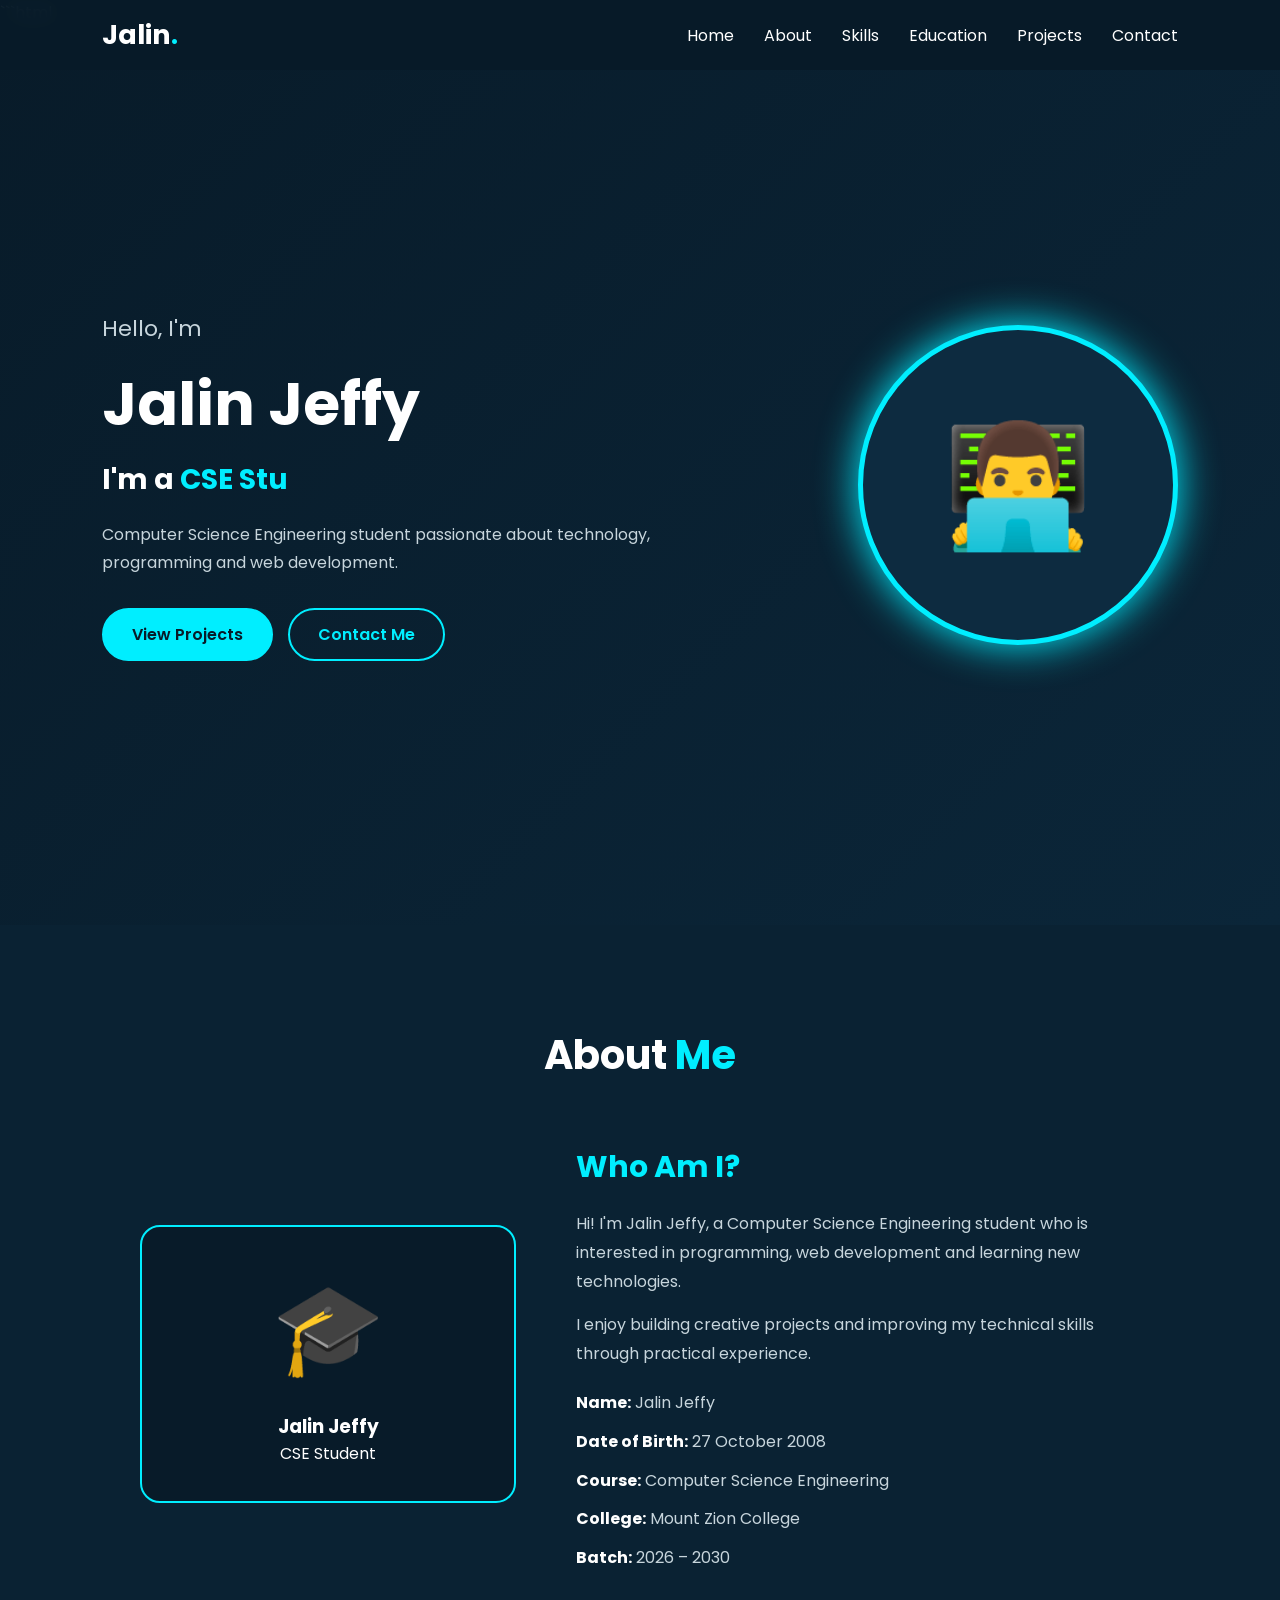
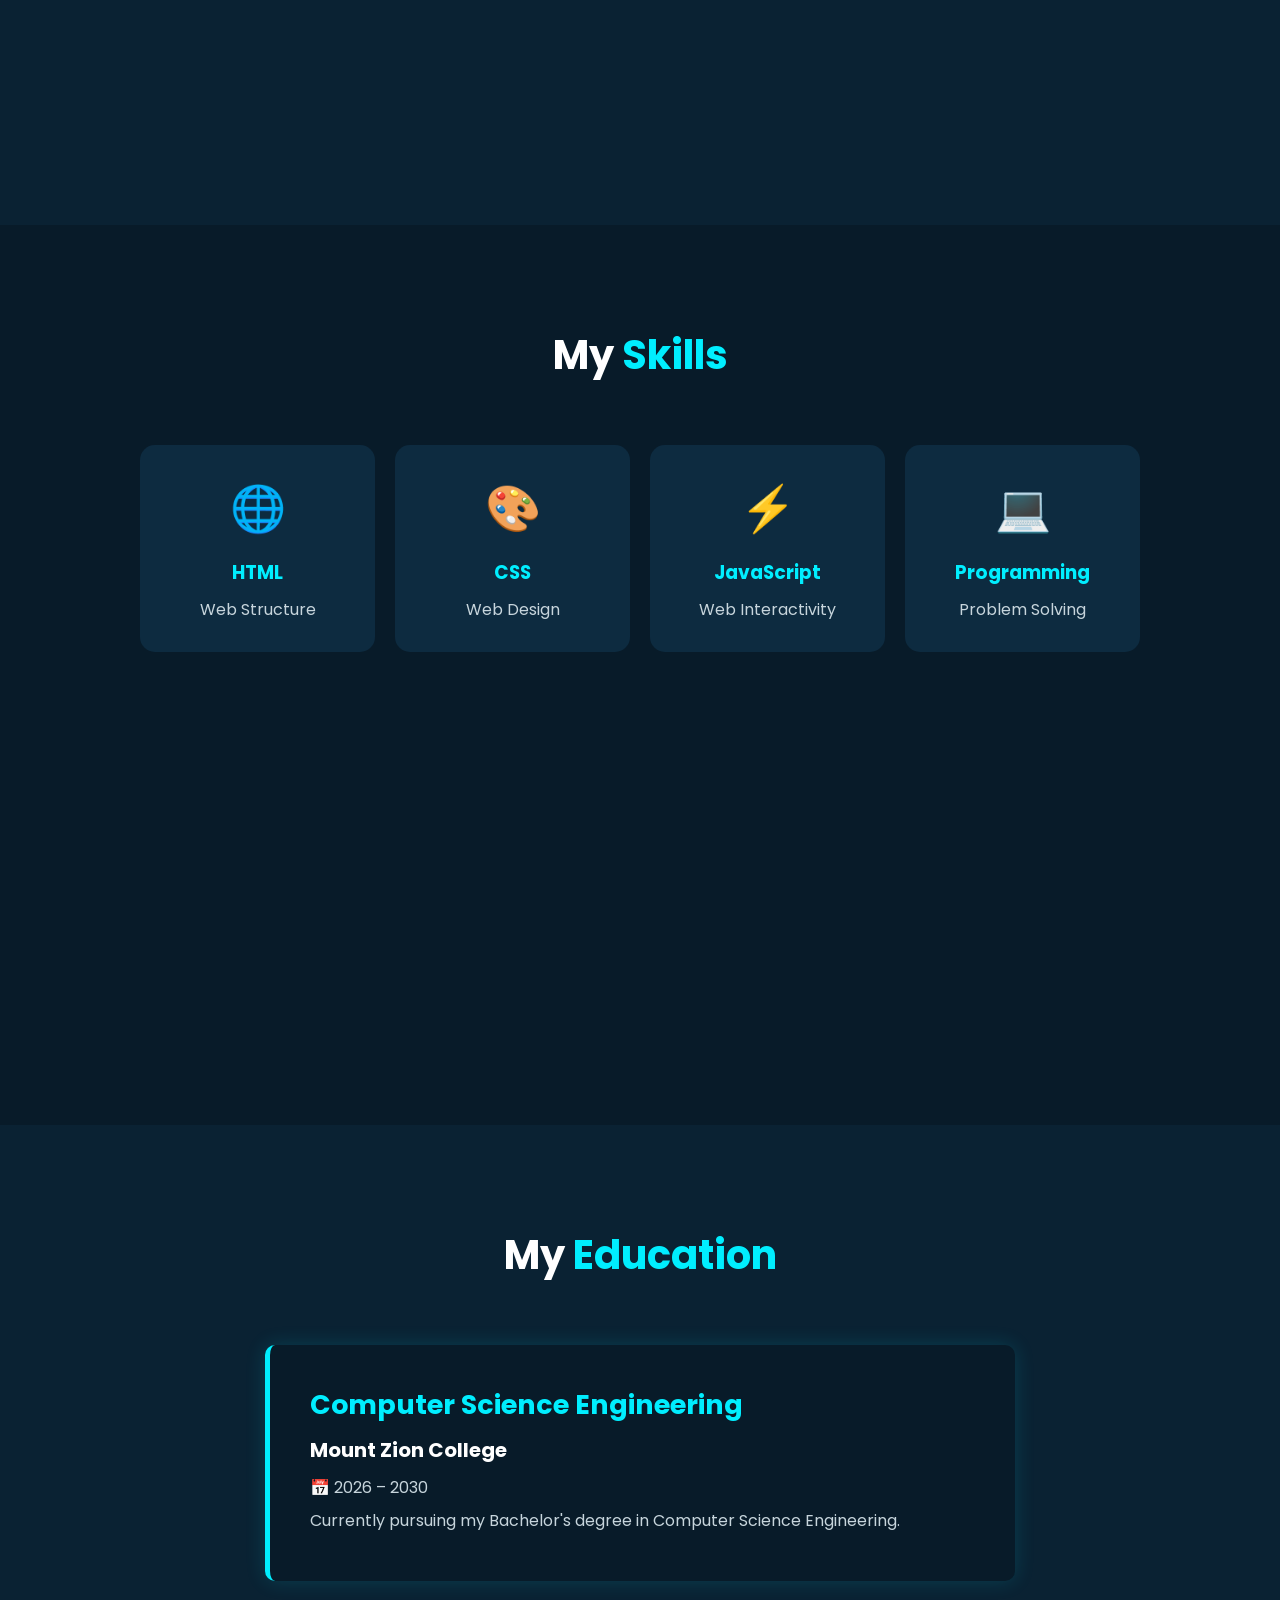
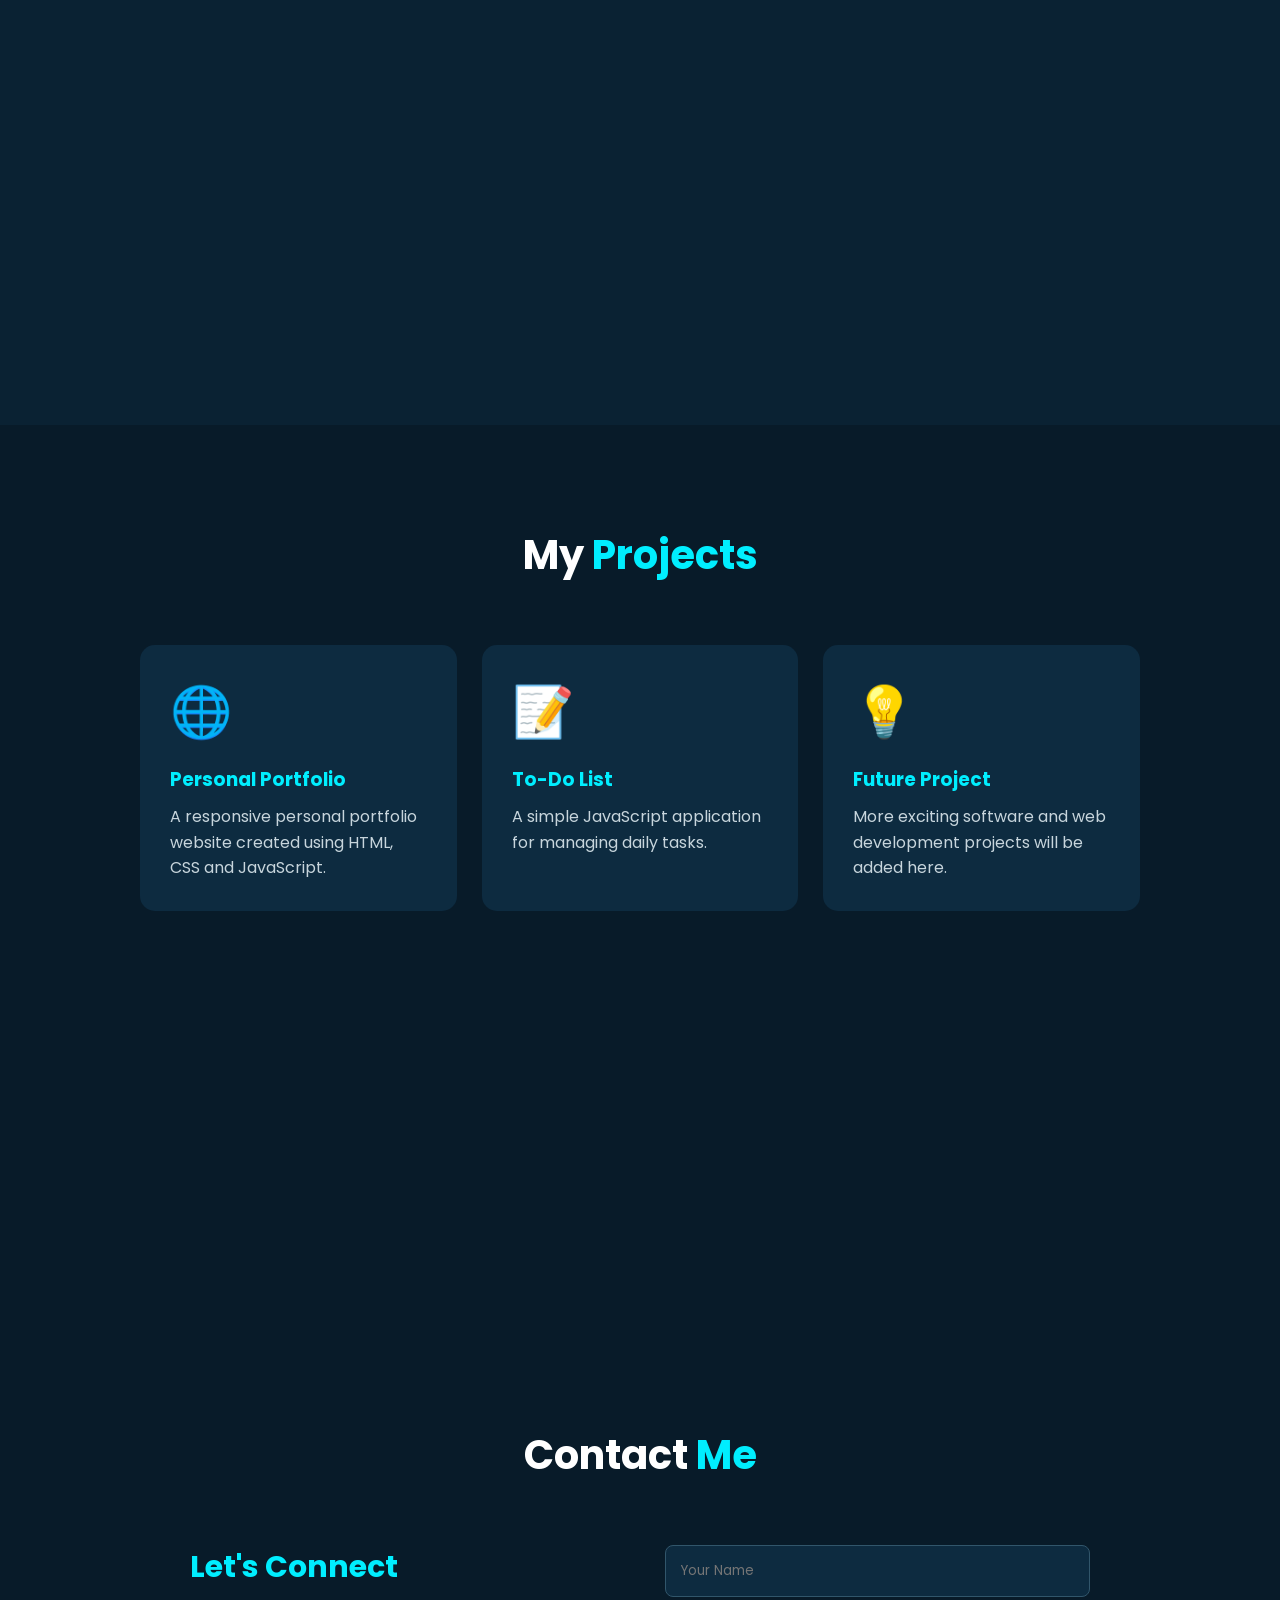
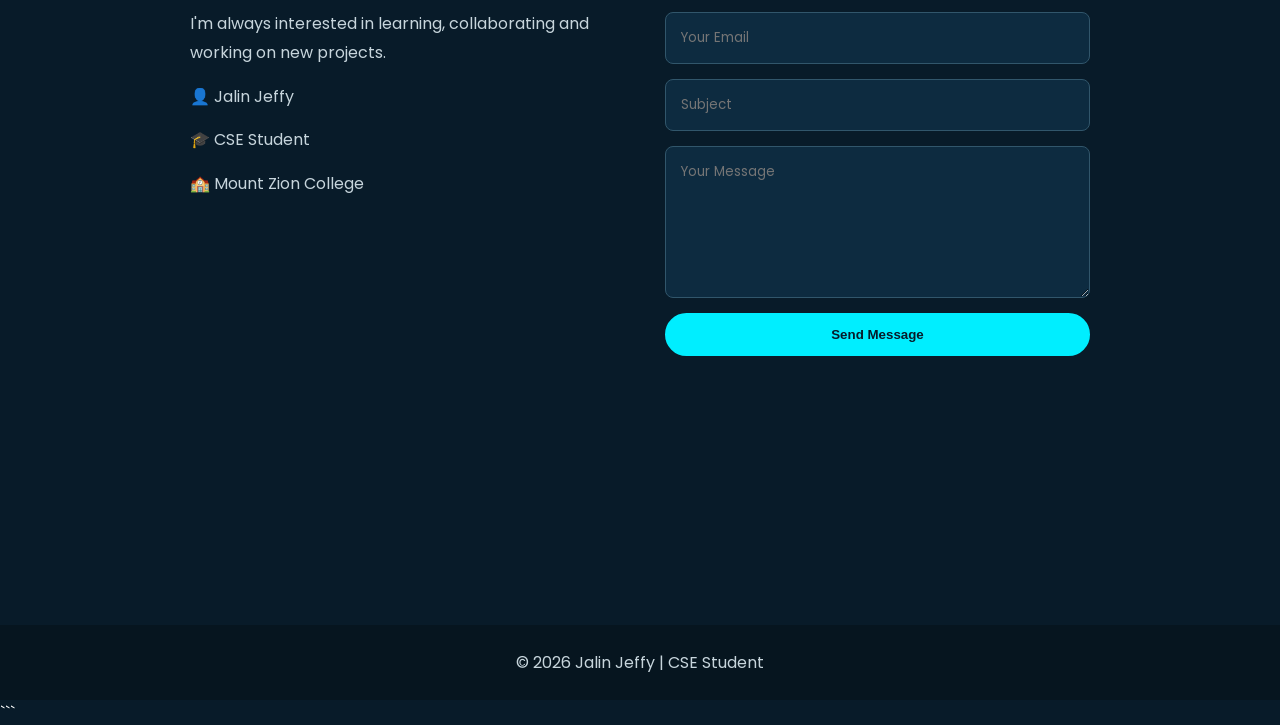
==== portfolio.html @ 309157f7 "Add files via upload" ====
```html
<!DOCTYPE html>
<html lang="en">
<head>
    <meta charset="UTF-8">
    <meta name="viewport" content="width=device-width, initial-scale=1.0">

    <title>Jalin Jeffy | CSE Student</title>

    <link rel="preconnect" href="https://fonts.googleapis.com">
    <link rel="preconnect" href="https://fonts.gstatic.com" crossorigin>
    <link href="https://fonts.googleapis.com/css2?family=Poppins:wght@300;400;500;600;700&display=swap" rel="stylesheet">

    <style>
        * {
            margin: 0;
            padding: 0;
            box-sizing: border-box;
            scroll-behavior: smooth;
        }

        body {
            font-family: "Poppins", sans-serif;
            background: #081b29;
            color: white;
        }

        /* NAVBAR */
        header {
            position: fixed;
            top: 0;
            width: 100%;
            z-index: 1000;
            background: rgba(8, 27, 41, 0.95);
            backdrop-filter: blur(10px);
        }

        nav {
            height: 70px;
            display: flex;
            justify-content: space-between;
            align-items: center;
            padding: 0 8%;
        }

        .logo {
            font-size: 27px;
            font-weight: 700;
        }

        .logo span {
            color: #00eeff;
        }

        .nav-links {
            display: flex;
            list-style: none;
            gap: 30px;
        }

        .nav-links a {
            text-decoration: none;
            color: white;
            transition: 0.3s;
        }

        .nav-links a:hover {
            color: #00eeff;
        }

        .menu {
            display: none;
            font-size: 28px;
            cursor: pointer;
        }

        /* GENERAL SECTION */
        section {
            min-height: 100vh;
            padding: 100px 8%;
        }

        .title {
            text-align: center;
            font-size: 40px;
            margin-bottom: 60px;
        }

        .title span {
            color: #00eeff;
        }

        /* HOME */
        .home {
            display: flex;
            justify-content: space-between;
            align-items: center;
            gap: 50px;
            padding-top: 120px;
            background: linear-gradient(135deg, #081b29, #0b2639);
        }

        .home-content {
            max-width: 650px;
        }

        .hello {
            color: #00eeff;
            font-size: 22px;
        }

        .home h1 {
            font-size: 60px;
            margin: 10px 0;
        }

        .home h2 {
            font-size: 28px;
            margin-bottom: 20px;
        }

        #typing {
            color: #00eeff;
        }

        .home p {
            color: #c7d5dc;
            line-height: 1.8;
        }

        .buttons {
            margin-top: 30px;
            display: flex;
            gap: 15px;
        }

        .btn {
            display: inline-block;
            padding: 12px 28px;
            border-radius: 30px;
            background: #00eeff;
            color: #081b29;
            text-decoration: none;
            font-weight: 600;
            border: 2px solid #00eeff;
            transition: 0.3s;
        }

        .btn:hover {
            background: transparent;
            color: #00eeff;
            box-shadow: 0 0 20px #00eeff;
        }

        .outline {
            background: transparent;
            color: #00eeff;
        }

        .profile {
            width: 320px;
            height: 320px;
            border-radius: 50%;
            border: 5px solid #00eeff;
            display: flex;
            justify-content: center;
            align-items: center;
            font-size: 120px;
            background: #0d2b40;
            box-shadow: 0 0 40px #00eeff;
        }

        /* ABOUT */
        .about {
            background: #0a2233;
        }

        .about-container {
            max-width: 1000px;
            margin: auto;
            display: grid;
            grid-template-columns: 1fr 1.5fr;
            gap: 60px;
            align-items: center;
        }

        .about-box {
            padding: 35px;
            border: 2px solid #00eeff;
            border-radius: 20px;
            background: #081b29;
            text-align: center;
        }

        .about-box .emoji {
            font-size: 90px;
            margin-bottom: 15px;
        }

        .about-content h3 {
            font-size: 30px;
            color: #00eeff;
            margin-bottom: 20px;
        }

        .about-content p {
            color: #c7d5dc;
            line-height: 1.8;
            margin-bottom: 15px;
        }

        .details {
            margin-top: 20px;
        }

        .details p {
            margin: 10px 0;
        }

        .details strong {
            color: white;
        }

        /* SKILLS */
        .skills-container {
            max-width: 1000px;
            margin: auto;
            display: grid;
            grid-template-columns: repeat(4, 1fr);
            gap: 20px;
        }

        .skill {
            background: #0d2b40;
            padding: 30px 20px;
            text-align: center;
            border-radius: 15px;
            transition: 0.3s;
        }

        .skill:hover {
            transform: translateY(-10px);
            box-shadow: 0 0 20px rgba(0, 238, 255, 0.4);
        }

        .skill-icon {
            font-size: 45px;
            margin-bottom: 15px;
        }

        .skill h3 {
            color: #00eeff;
            margin-bottom: 10px;
        }

        .skill p {
            color: #c7d5dc;
        }

        /* EDUCATION */
        .education {
            background: #0a2233;
        }

        .education-card {
            max-width: 750px;
            margin: auto;
            background: #081b29;
            padding: 40px;
            border-left: 5px solid #00eeff;
            border-radius: 10px;
            box-shadow: 0 0 20px rgba(0, 238, 255, 0.15);
        }

        .education-card h3 {
            color: #00eeff;
            font-size: 27px;
        }

        .education-card h4 {
            margin: 10px 0;
            font-size: 20px;
        }

        .education-card p {
            color: #c7d5dc;
            margin: 8px 0;
        }

        /* PROJECTS */
        .projects-container {
            max-width: 1000px;
            margin: auto;
            display: grid;
            grid-template-columns: repeat(3, 1fr);
            gap: 25px;
        }

        .project {
            background: #0d2b40;
            padding: 30px;
            border-radius: 15px;
            transition: 0.3s;
        }

        .project:hover {
            transform: translateY(-10px);
            border: 1px solid #00eeff;
        }

        .project-icon {
            font-size: 50px;
            margin-bottom: 15px;
        }

        .project h3 {
            color: #00eeff;
            margin-bottom: 10px;
        }

        .project p {
            color: #c7d5dc;
            line-height: 1.6;
        }

        /* CONTACT */
        .contact {
            background: #081b29;
        }

        .contact-container {
            max-width: 900px;
            margin: auto;
            display: grid;
            grid-template-columns: 1fr 1fr;
            gap: 50px;
        }

        .contact-info h3 {
            color: #00eeff;
            font-size: 30px;
            margin-bottom: 20px;
        }

        .contact-info p {
            color: #c7d5dc;
            line-height: 1.8;
            margin-bottom: 15px;
        }

        form {
            display: flex;
            flex-direction: column;
            gap: 15px;
        }

        input,
        textarea {
            padding: 15px;
            background: #0d2b40;
            border: 1px solid #31566b;
            border-radius: 8px;
            color: white;
            font-family: inherit;
            outline: none;
        }

        input:focus,
        textarea:focus {
            border-color: #00eeff;
        }

        textarea {
            resize: vertical;
        }

        #message {
            color: #00eeff;
        }

        /* FOOTER */
        footer {
            text-align: center;
            padding: 25px;
            background: #06151f;
            color: #c7d5dc;
        }

        /* RESPONSIVE */
        @media (max-width: 900px) {

            .home {
                flex-direction: column;
                text-align: center;
            }

            .buttons {
                justify-content: center;
            }

            .about-container,
            .contact-container {
                grid-template-columns: 1fr;
            }

            .skills-container {
                grid-template-columns: repeat(2, 1fr);
            }

            .projects-container {
                grid-template-columns: 1fr 1fr;
            }
        }

        @media (max-width: 600px) {

            .nav-links {
                position: absolute;
                top: 70px;
                left: -100%;
                width: 100%;
                flex-direction: column;
                text-align: center;
                background: #081b29;
                padding: 25px;
                transition: 0.3s;
            }

            .nav-links.active {
                left: 0;
            }

            .menu {
                display: block;
            }

            .home h1 {
                font-size: 42px;
            }

            .home h2 {
                font-size: 21px;
            }

            .profile {
                width: 230px;
                height: 230px;
                font-size: 90px;
            }

            .skills-container,
            .projects-container {
                grid-template-columns: 1fr;
            }

            .title {
                font-size: 32px;
            }

            .buttons {
                flex-direction: column;
                align-items: center;
            }
        }
    </style>
</head>

<body>

    <!-- NAVIGATION -->
    <header>
        <nav>
            <div class="logo">Jalin<span>.</span></div>

            <ul class="nav-links" id="navLinks">
                <li><a href="#home">Home</a></li>
                <li><a href="#about">About</a></li>
                <li><a href="#skills">Skills</a></li>
                <li><a href="#education">Education</a></li>
                <li><a href="#projects">Projects</a></li>
                <li><a href="#contact">Contact</a></li>
            </ul>

            <div class="menu" id="menu">☰</div>
        </nav>
    </header>


    <!-- HOME -->
    <section class="home" id="home">

        <div class="home-content">

            <p class="hello">Hello, I'm</p>

            <h1>Jalin Jeffy</h1>

            <h2>
                I'm a <span id="typing"></span>
            </h2>

            <p>
                Computer Science Engineering student passionate about
                technology, programming and web development.
            </p>

            <div class="buttons">
                <a href="#projects" class="btn">View Projects</a>
                <a href="#contact" class="btn outline">Contact Me</a>
            </div>

        </div>

        <div class="profile">
            👨‍💻
        </div>

    </section>


    <!-- ABOUT -->
    <section class="about" id="about">

        <h2 class="title">
            About <span>Me</span>
        </h2>

        <div class="about-container">

            <div class="about-box">
                <div class="emoji">🎓</div>
                <h3>Jalin Jeffy</h3>
                <p>CSE Student</p>
            </div>

            <div class="about-content">

                <h3>Who Am I?</h3>

                <p>
                    Hi! I'm Jalin Jeffy, a Computer Science Engineering
                    student who is interested in programming, web
                    development and learning new technologies.
                </p>

                <p>
                    I enjoy building creative projects and improving
                    my technical skills through practical experience.
                </p>

                <div class="details">
                    <p><strong>Name:</strong> Jalin Jeffy</p>
                    <p><strong>Date of Birth:</strong> 27 October 2008</p>
                    <p><strong>Course:</strong> Computer Science Engineering</p>
                    <p><strong>College:</strong> Mount Zion College</p>
                    <p><strong>Batch:</strong> 2026 – 2030</p>
                </div>

            </div>

        </div>

    </section>


    <!-- SKILLS -->
    <section id="skills">

        <h2 class="title">
            My <span>Skills</span>
        </h2>

        <div class="skills-container">

            <div class="skill">
                <div class="skill-icon">🌐</div>
                <h3>HTML</h3>
                <p>Web Structure</p>
            </div>

            <div class="skill">
                <div class="skill-icon">🎨</div>
                <h3>CSS</h3>
                <p>Web Design</p>
            </div>

            <div class="skill">
                <div class="skill-icon">⚡</div>
                <h3>JavaScript</h3>
                <p>Web Interactivity</p>
            </div>

            <div class="skill">
                <div class="skill-icon">💻</div>
                <h3>Programming</h3>
                <p>Problem Solving</p>
            </div>

        </div>

    </section>


    <!-- EDUCATION -->
    <section class="education" id="education">

        <h2 class="title">
            My <span>Education</span>
        </h2>

        <div class="education-card">

            <h3>Computer Science Engineering</h3>

            <h4>Mount Zion College</h4>

            <p>📅 2026 – 2030</p>

            <p>
                Currently pursuing my Bachelor's degree in
                Computer Science Engineering.
            </p>

        </div>

    </section>


    <!-- PROJECTS -->
    <section id="projects">

        <h2 class="title">
            My <span>Projects</span>
        </h2>

        <div class="projects-container">

            <div class="project">
                <div class="project-icon">🌐</div>
                <h3>Personal Portfolio</h3>
                <p>
                    A responsive personal portfolio website
                    created using HTML, CSS and JavaScript.
                </p>
            </div>

            <div class="project">
                <div class="project-icon">📝</div>
                <h3>To-Do List</h3>
                <p>
                    A simple JavaScript application for managing
                    daily tasks.
                </p>
            </div>

            <div class="project">
                <div class="project-icon">💡</div>
                <h3>Future Project</h3>
                <p>
                    More exciting software and web development
                    projects will be added here.
                </p>
            </div>

        </div>

    </section>


    <!-- CONTACT -->
    <section class="contact" id="contact">

        <h2 class="title">
            Contact <span>Me</span>
        </h2>

        <div class="contact-container">

            <div class="contact-info">

                <h3>Let's Connect</h3>

                <p>
                    I'm always interested in learning, collaborating
                    and working on new projects.
                </p>

                <p>👤 Jalin Jeffy</p>
                <p>🎓 CSE Student</p>
                <p>🏫 Mount Zion College</p>

            </div>

            <form id="contactForm">

                <input
                    type="text"
                    placeholder="Your Name"
                    required
                >

                <input
                    type="email"
                    placeholder="Your Email"
                    required
                >

                <input
                    type="text"
                    placeholder="Subject"
                    required
                >

                <textarea
                    rows="6"
                    placeholder="Your Message"
                    required
                ></textarea>

                <button class="btn" type="submit">
                    Send Message
                </button>

                <p id="message"></p>

            </form>

        </div>

    </section>


    <!-- FOOTER -->
    <footer>
        <p>
            © 2026 Jalin Jeffy | CSE Student
        </p>
    </footer>


    <!-- JAVASCRIPT -->
    <script>

        /* MOBILE MENU */

        const menu = document.getElementById("menu");
        const navLinks = document.getElementById("navLinks");

        menu.addEventListener("click", function() {

            navLinks.classList.toggle("active");

            if (navLinks.classList.contains("active")) {
                menu.textContent = "✕";
            } else {
                menu.textContent = "☰";
            }

        });


        /* CLOSE MENU AFTER CLICK */

        document.querySelectorAll(".nav-links a").forEach(link => {

            link.addEventListener("click", () => {

                navLinks.classList.remove("active");
                menu.textContent = "☰";

            });

        });


        /* TYPING EFFECT */

        const typing = document.getElementById("typing");

        const words = [
            "CSE Student",
            "Web Developer",
            "Programmer",
            "Tech Enthusiast"
        ];

        let wordIndex = 0;
        let charIndex = 0;
        let deleting = false;

        function typeEffect() {

            const currentWord = words[wordIndex];

            if (!deleting) {

                typing.textContent =
                    currentWord.substring(0, charIndex + 1);

                charIndex++;

                if (charIndex === currentWord.length) {

                    deleting = true;

                    setTimeout(typeEffect, 1500);
                    return;
                }

            } else {

                typing.textContent =
                    currentWord.substring(0, charIndex - 1);

                charIndex--;

                if (charIndex === 0) {

                    deleting = false;
                    wordIndex++;

                    if (wordIndex === words.length) {
                        wordIndex = 0;
                    }

                }

            }

            setTimeout(
                typeEffect,
                deleting ? 50 : 100
            );
        }

        typeEffect();


        /* CONTACT FORM */

        const form = document.getElementById("contactForm");
        const message = document.getElementById("message");

        form.addEventListener("submit", function(event) {

            event.preventDefault();

            message.textContent =
                "Thank you! Your message has been submitted.";

            form.reset();

        });

    </script>

</body>
</html>
```
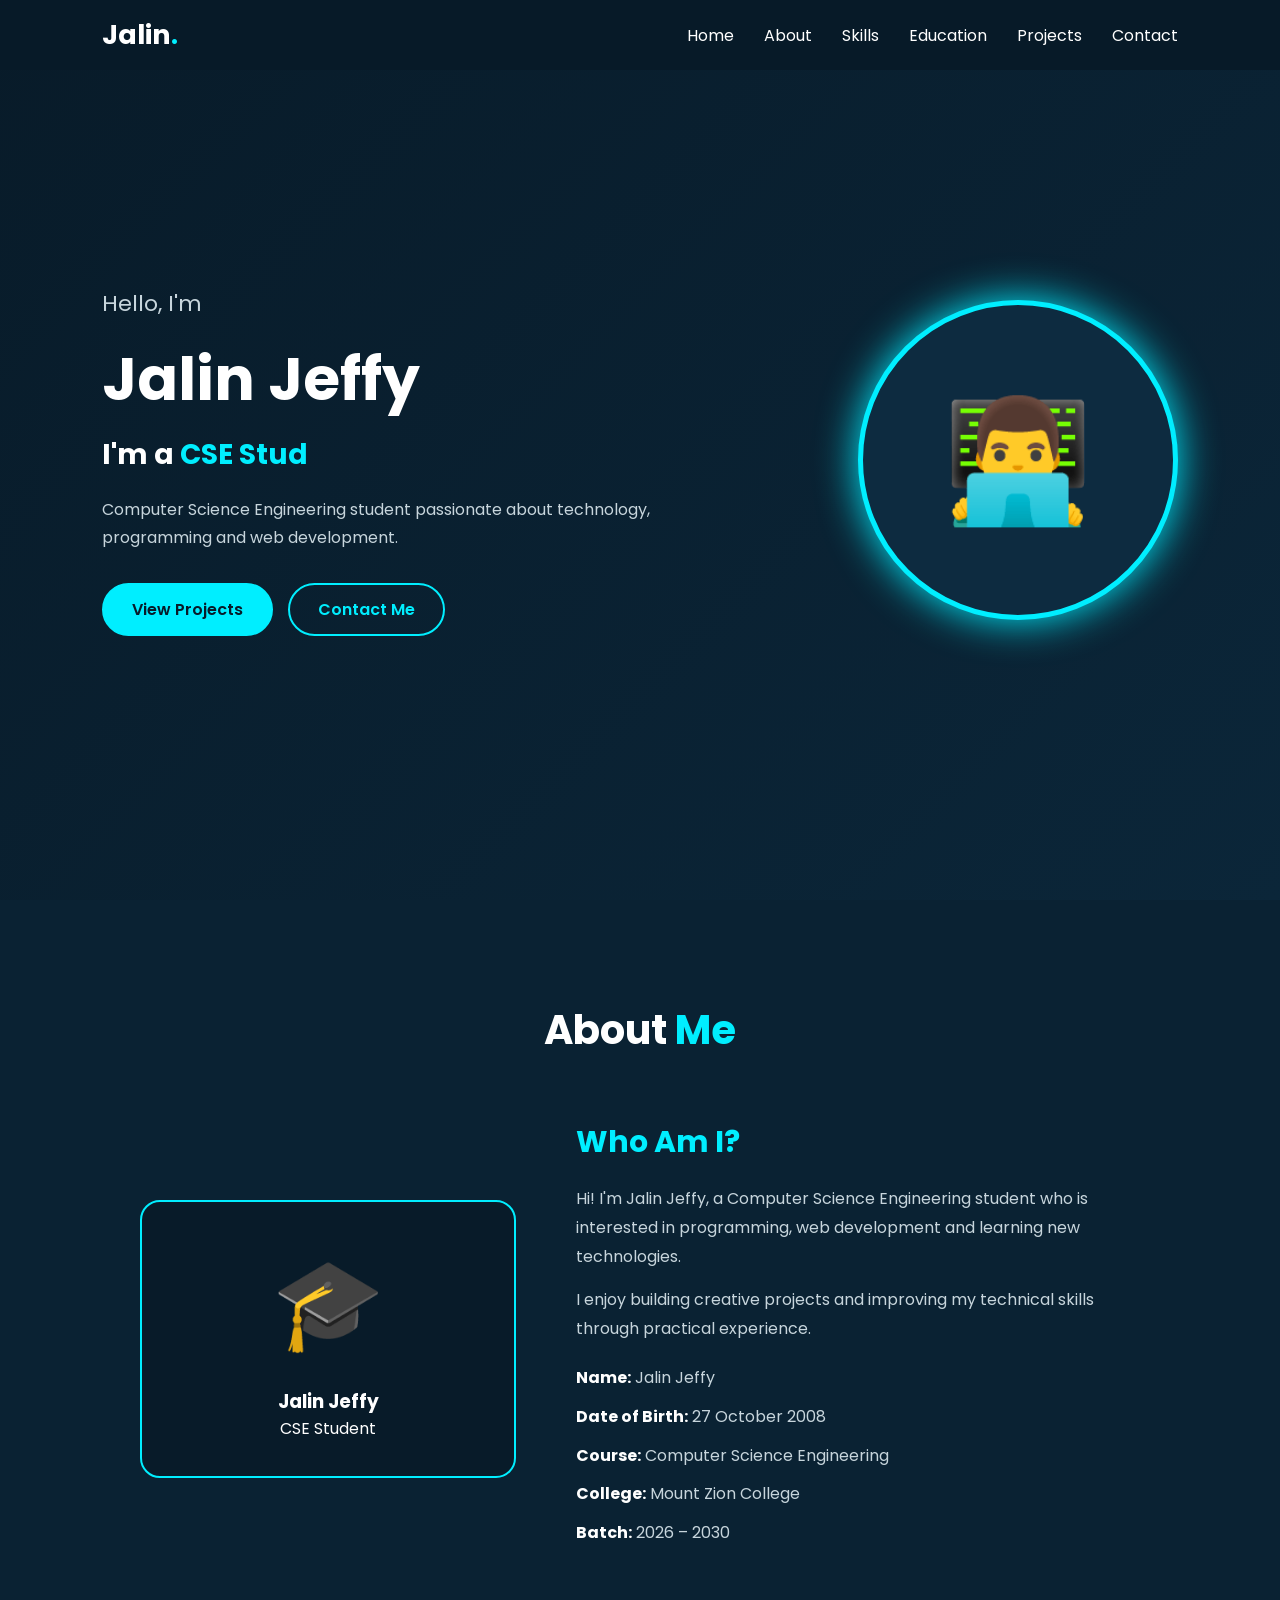
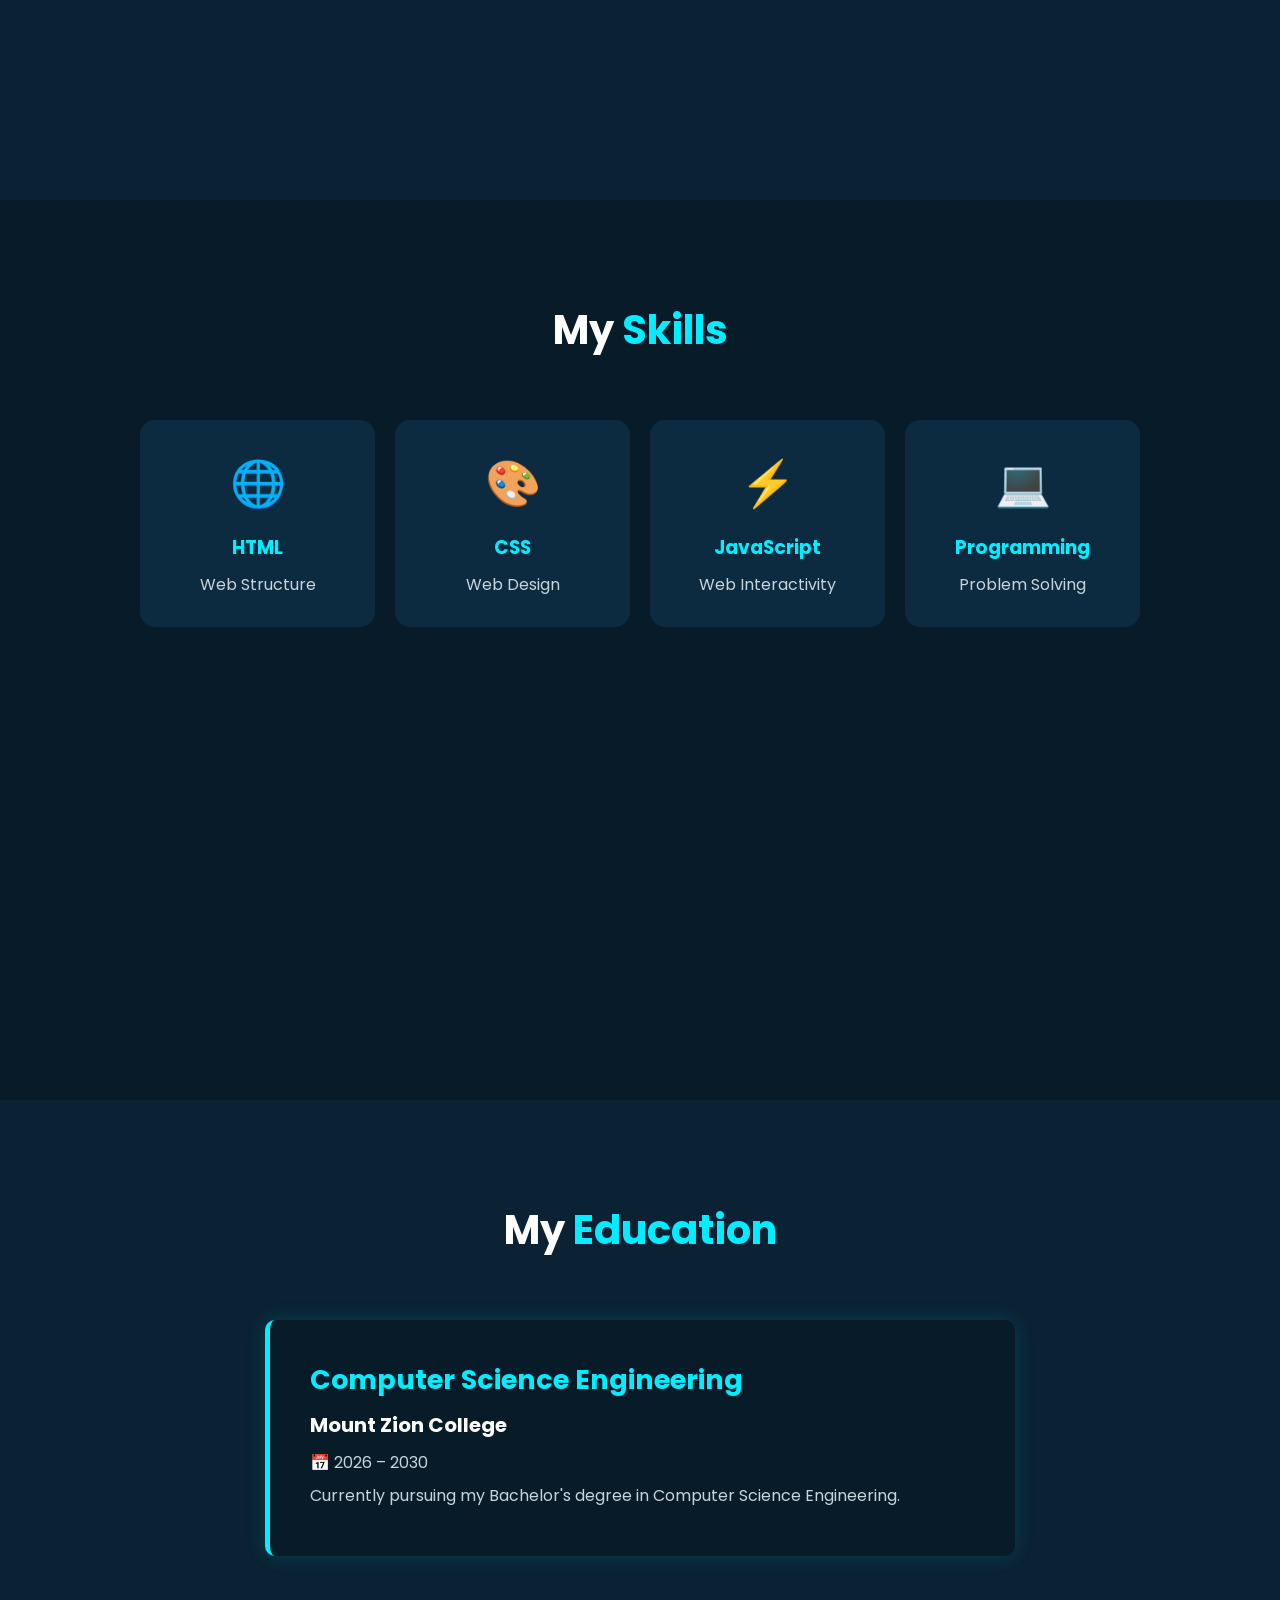
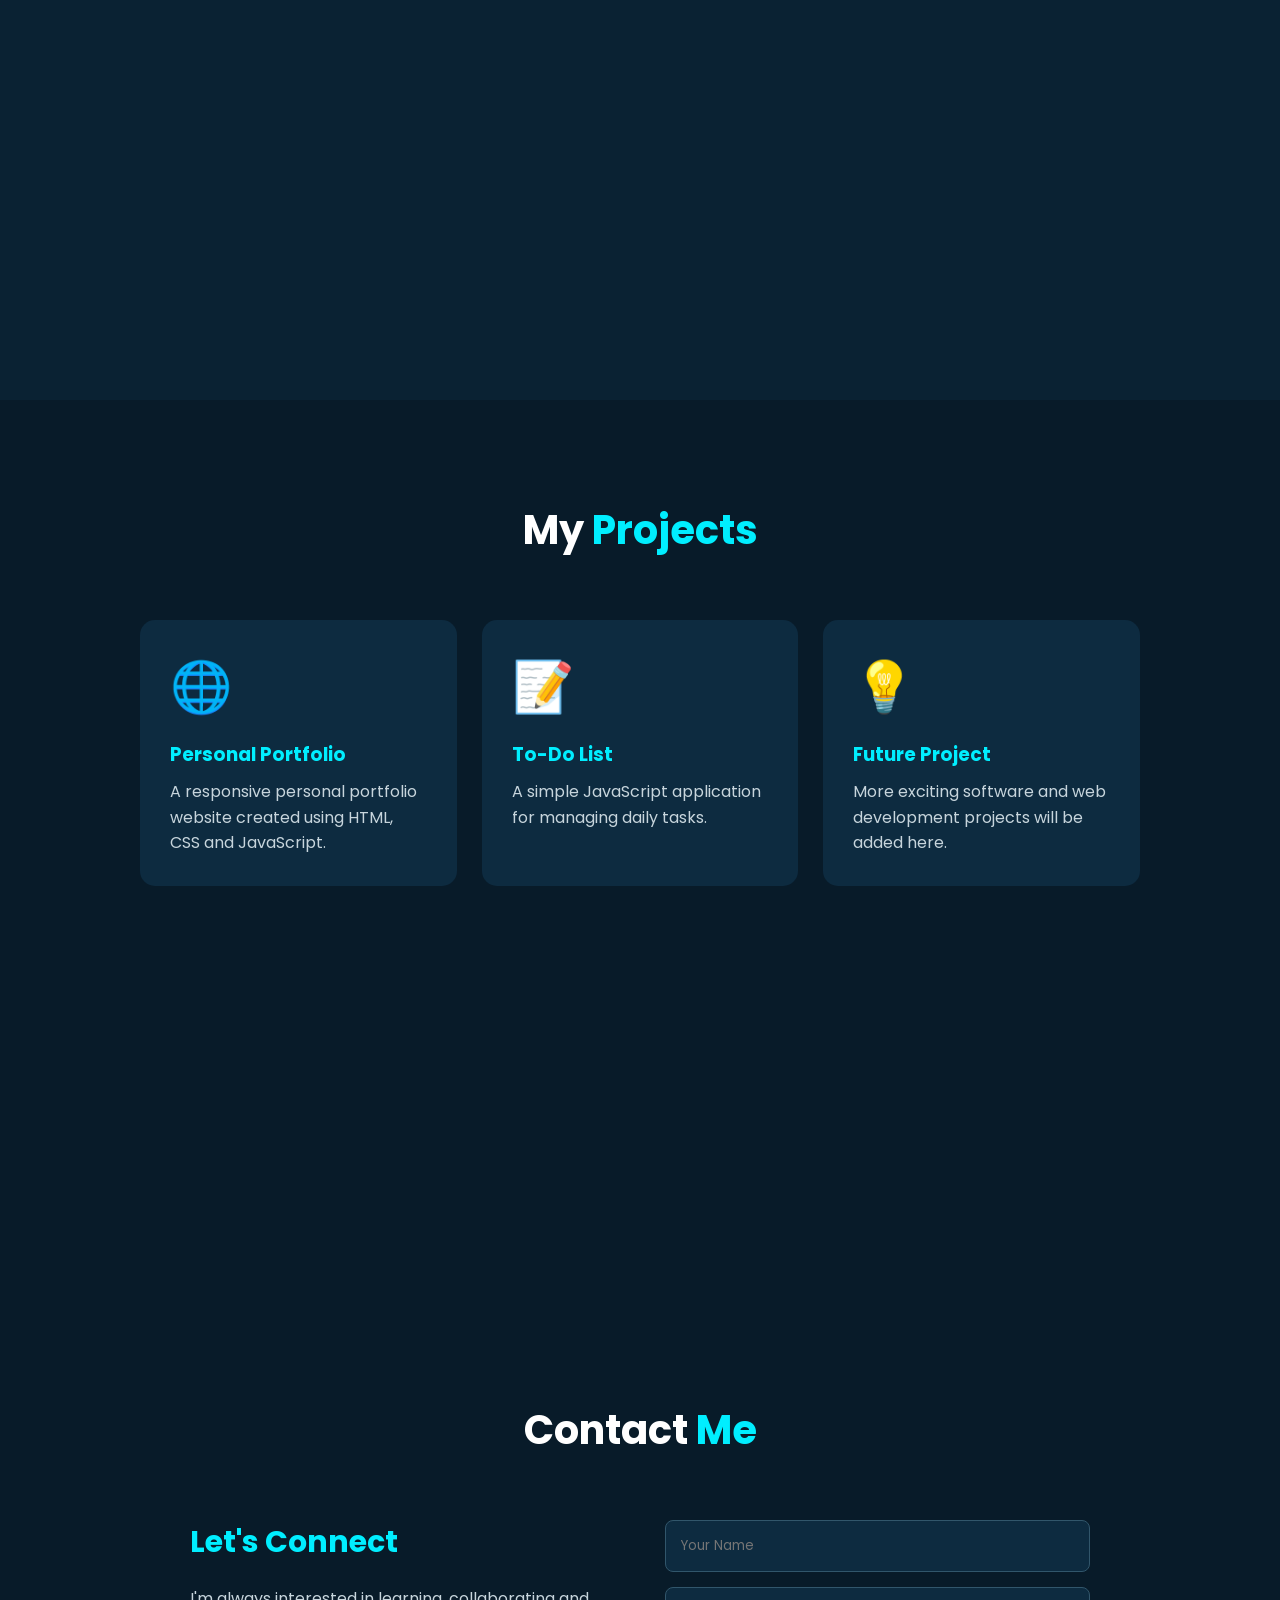
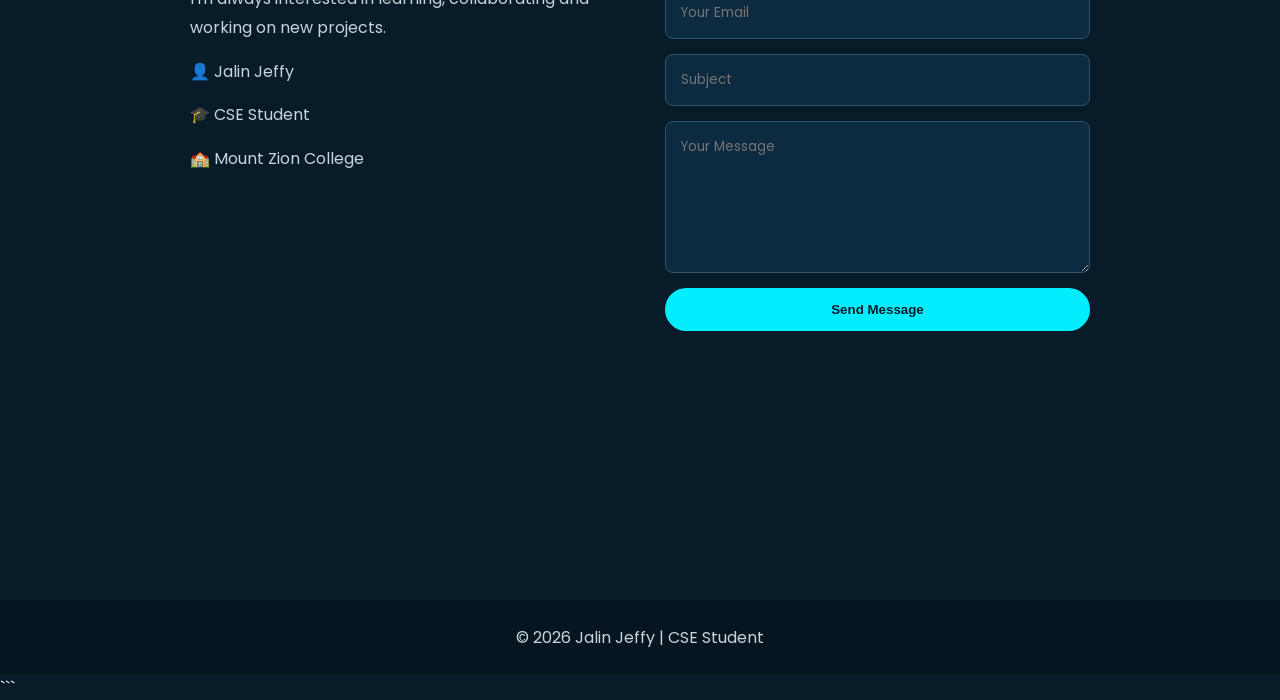
==== commit 7e5ec27b: "Update portfolio.html" ====
--- a/portfolio.html
+++ b/portfolio.html
@@ -1,4 +1,3 @@
-```html
 <!DOCTYPE html>
 <html lang="en">
 <head>
@@ -74,7 +73,6 @@
             cursor: pointer;
         }
 
-        /* GENERAL SECTION */
         section {
             min-height: 100vh;
             padding: 100px 8%;
@@ -90,7 +88,6 @@
             color: #00eeff;
         }
 
-        /* HOME */
         .home {
             display: flex;
             justify-content: space-between;
@@ -170,7 +167,6 @@
             box-shadow: 0 0 40px #00eeff;
         }
 
-        /* ABOUT */
         .about {
             background: #0a2233;
         }
@@ -221,7 +217,6 @@
             color: white;
         }
 
-        /* SKILLS */
         .skills-container {
             max-width: 1000px;
             margin: auto;
@@ -257,7 +252,6 @@
             color: #c7d5dc;
         }
 
-        /* EDUCATION */
         .education {
             background: #0a2233;
         }
@@ -287,7 +281,6 @@
             margin: 8px 0;
         }
 
-        /* PROJECTS */
         .projects-container {
             max-width: 1000px;
             margin: auto;
@@ -323,7 +316,6 @@
             line-height: 1.6;
         }
 
-        /* CONTACT */
         .contact {
             background: #081b29;
         }
@@ -378,7 +370,6 @@
             color: #00eeff;
         }
 
-        /* FOOTER */
         footer {
             text-align: center;
             padding: 25px;
@@ -386,7 +377,6 @@
             color: #c7d5dc;
         }
 
-        /* RESPONSIVE */
         @media (max-width: 900px) {
 
             .home {
@@ -467,7 +457,6 @@
 
 <body>
 
-    <!-- NAVIGATION -->
     <header>
         <nav>
             <div class="logo">Jalin<span>.</span></div>
@@ -486,7 +475,6 @@
     </header>
 
 
-    <!-- HOME -->
     <section class="home" id="home">
 
         <div class="home-content">
@@ -518,7 +506,6 @@
     </section>
 
 
-    <!-- ABOUT -->
     <section class="about" id="about">
 
         <h2 class="title">
@@ -563,7 +550,6 @@
     </section>
 
 
-    <!-- SKILLS -->
     <section id="skills">
 
         <h2 class="title">
@@ -601,7 +587,6 @@
     </section>
 
 
-    <!-- EDUCATION -->
     <section class="education" id="education">
 
         <h2 class="title">
@@ -626,7 +611,6 @@
     </section>
 
 
-    <!-- PROJECTS -->
     <section id="projects">
 
         <h2 class="title">
@@ -667,7 +651,6 @@
     </section>
 
 
-    <!-- CONTACT -->
     <section class="contact" id="contact">
 
         <h2 class="title">
@@ -730,7 +713,6 @@
     </section>
 
 
-    <!-- FOOTER -->
     <footer>
         <p>
             © 2026 Jalin Jeffy | CSE Student
@@ -738,10 +720,8 @@
     </footer>
 
 
-    <!-- JAVASCRIPT -->
     <script>
 
-        /* MOBILE MENU */
 
         const menu = document.getElementById("menu");
         const navLinks = document.getElementById("navLinks");
@@ -759,7 +739,6 @@
         });
 
 
-        /* CLOSE MENU AFTER CLICK */
 
         document.querySelectorAll(".nav-links a").forEach(link => {
 
@@ -773,7 +752,6 @@
         });
 
 
-        /* TYPING EFFECT */
 
         const typing = document.getElementById("typing");
 
@@ -836,7 +814,6 @@
         typeEffect();
 
 
-        /* CONTACT FORM */
 
         const form = document.getElementById("contactForm");
         const message = document.getElementById("message");
